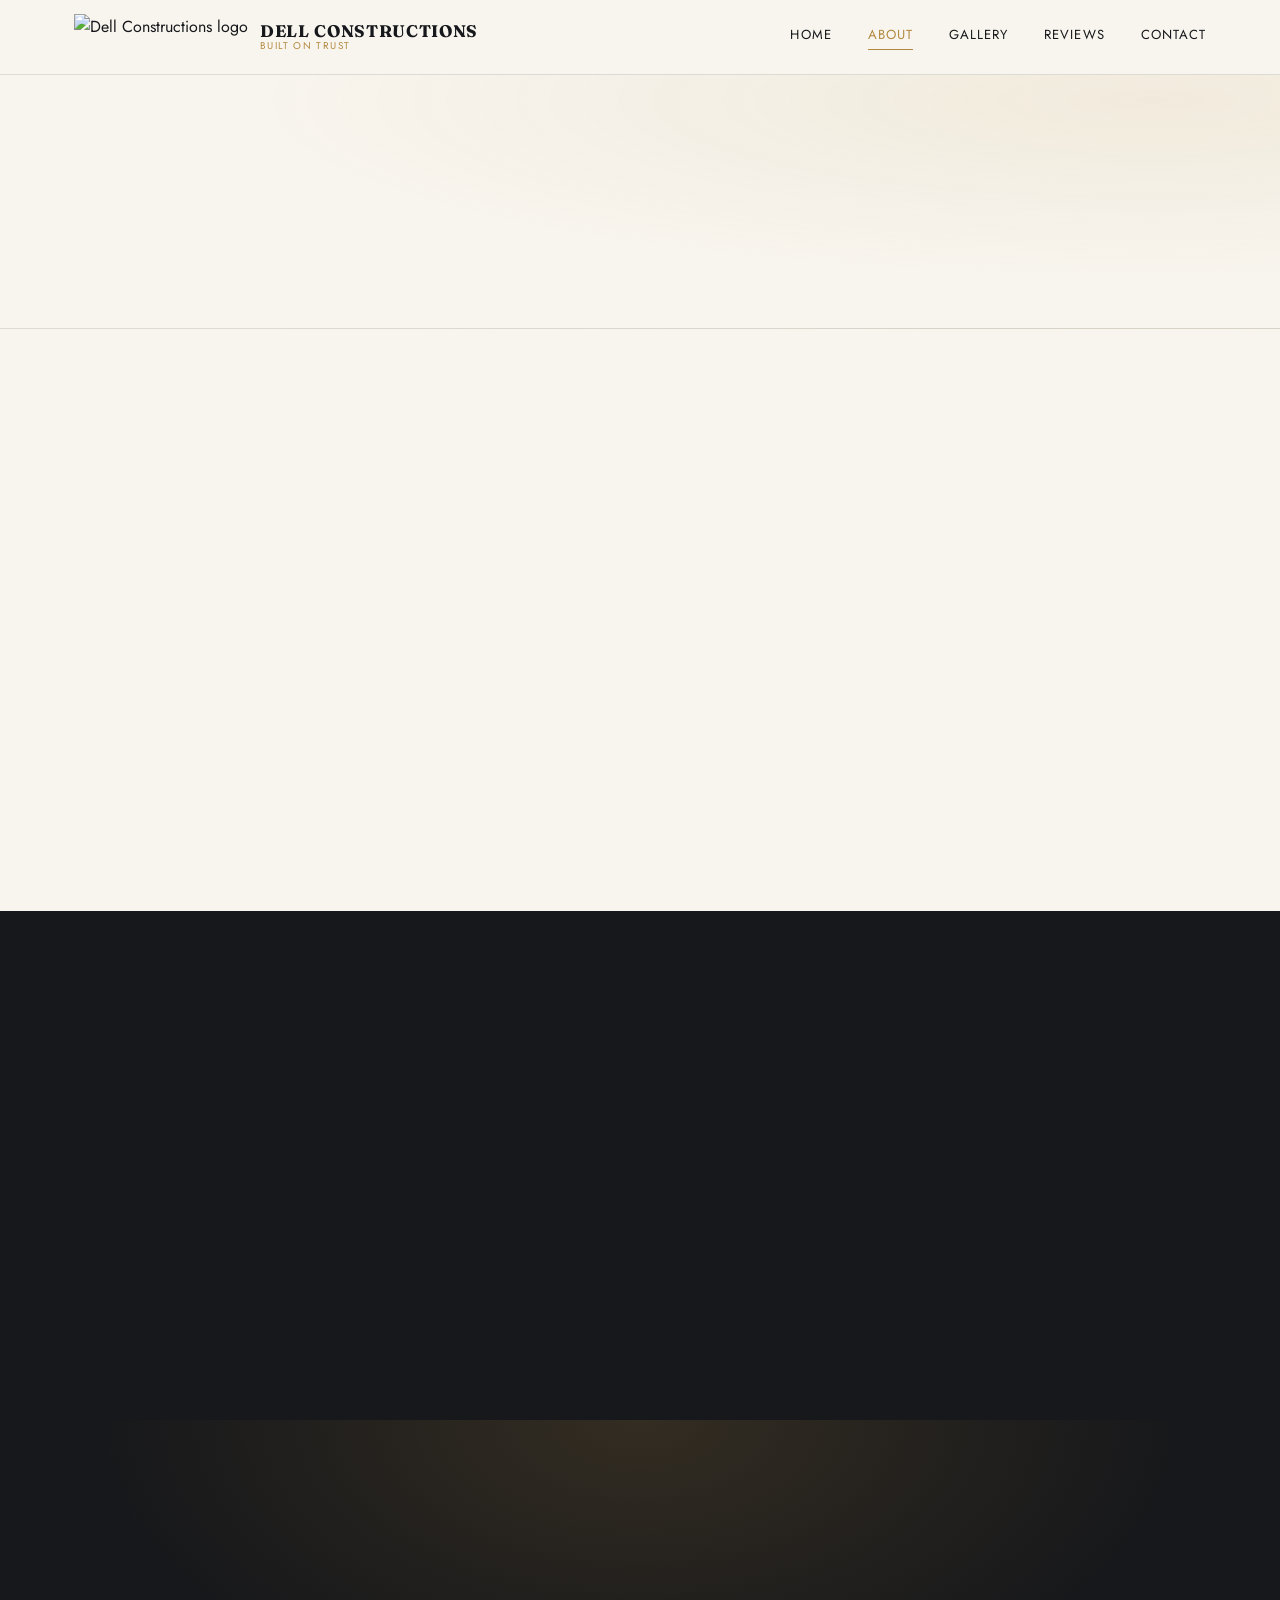
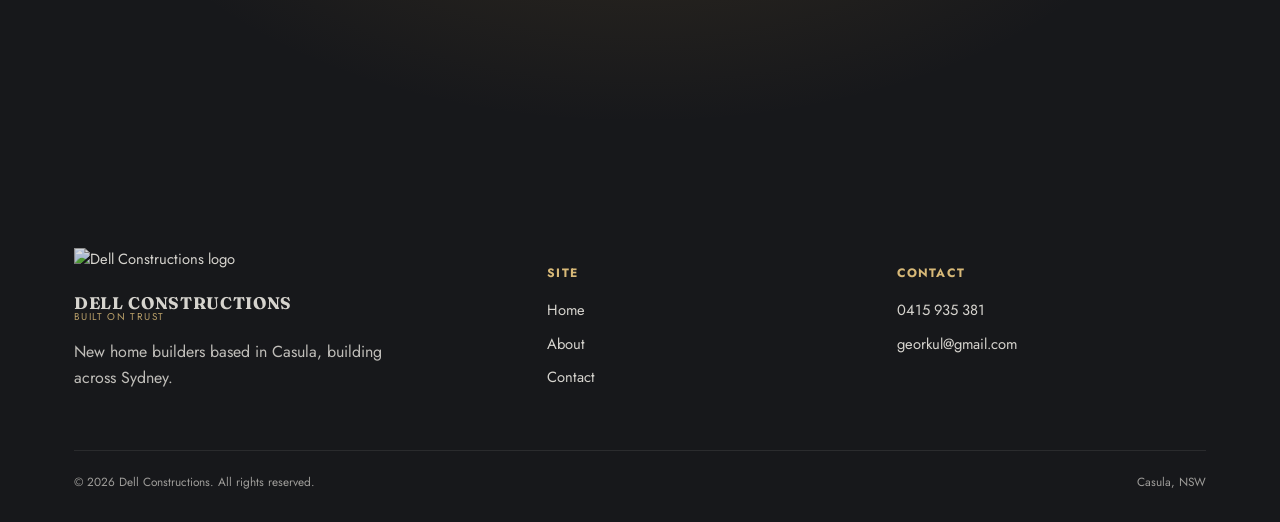
==== about.html @ 7439945b "Add files via upload" ====
<!DOCTYPE html>
<html lang="en">
<head>
<meta charset="UTF-8">
<meta name="viewport" content="width=device-width, initial-scale=1.0">
<title>About | Dell Constructions</title>
<meta name="description" content="Dell Constructions is a new home builder based in Casula, NSW. Learn about our story, values and build process.">
<link rel="icon" href="images/logo.png">
<link rel="preconnect" href="https://fonts.googleapis.com">
<link href="https://fonts.googleapis.com/css2?family=Fraunces:ital,wght@0,400;0,500;0,600;1,500&family=Jost:wght@400;500;600&display=swap" rel="stylesheet">
<link rel="stylesheet" href="style.css">
</head>
<body>

<header class="site-header">
  <div class="container">
    <a href="index.html" class="brand">
      <img src="images/logo.png" alt="Dell Constructions logo">
      <span class="brand-text"><strong>Dell Constructions</strong><span>Built on trust</span></span>
    </a>
    <nav class="main-nav">
      <a href="index.html">Home</a>
      <a href="about.html" class="active">About</a>
      <a href="index.html#gallery">Gallery</a>
      <a href="index.html#reviews">Reviews</a>
      <a href="contact.html">Contact</a>
    </nav>
    <button class="nav-toggle" aria-label="Toggle menu">
      <span></span><span></span><span></span>
    </button>
  </div>
</header>

<section class="page-header">
  <div class="container reveal">
    <p class="eyebrow">About us</p>
    <h1>Built on trust, not shortcuts.</h1>
  </div>
</section>

<section class="about-story">
  <div class="container">
    <div class="reveal">
      <p class="eyebrow">Our story</p>
      <h2>Six years of building it right</h2>
      <p class="lede">Dell Constructions was started with one goal: build homes the way we'd want built for our own family. Six years on, that hasn't changed.</p>
      <p>That means being upfront about cost and timelines, working with tradespeople we trust, and staying involved from the first sketch to the day you get the keys. We only take on new home builds, so every project gets our full attention rather than being one of several types of job running at once.</p>
    </div>
    <div class="reveal reveal-delay-1">
      <p class="eyebrow">What matters to us</p>
      <div class="values-grid">
        <div class="value-card">
          <h3>Straight answers</h3>
          <p>No surprise costs. If something changes, you hear about it from us before it shows up on an invoice.</p>
        </div>
        <div class="value-card">
          <h3>Real quality</h3>
          <p>We build to last, not just to pass inspection. Materials and trades are chosen on quality, not just price.</p>
        </div>
        <div class="value-card">
          <h3>You're kept in the loop</h3>
          <p>Regular updates through the build so you always know exactly where things stand, even when plans change.</p>
        </div>
      </div>
    </div>
  </div>
</section>

<section class="process">
  <div class="container">
    <p class="eyebrow reveal">How a build works</p>
    <h2 class="reveal">Our process</h2>
    <div class="process-steps">
      <div class="process-step reveal">
        <div class="num">01</div>
        <h3>Consult</h3>
        <p>We visit your site, talk through your budget and what you need from the home.</p>
      </div>
      <div class="process-step reveal reveal-delay-1">
        <div class="num">02</div>
        <h3>Design</h3>
        <p>Plans are drawn up and refined with you until they're exactly right, then submitted for approval.</p>
      </div>
      <div class="process-step reveal reveal-delay-2">
        <div class="num">03</div>
        <h3>Build</h3>
        <p>Construction begins, with regular updates so you always know what stage the build is at.</p>
      </div>
      <div class="process-step reveal reveal-delay-3">
        <div class="num">04</div>
        <h3>Handover</h3>
        <p>Final walkthrough, any finishing touches sorted, then the keys are yours.</p>
      </div>
    </div>
  </div>
</section>

<section class="cta-band">
  <div class="container reveal">
    <p class="eyebrow">Ready when you are</p>
    <h2>Have a block and an idea?</h2>
    <a href="contact.html" class="btn-primary">Let's talk</a>
  </div>
</section>

<footer class="site-footer">
  <div class="container">
    <div class="footer-grid">
      <div>
        <a href="index.html" class="brand">
          <img src="images/logo.png" alt="Dell Constructions logo">
          <span class="brand-text"><strong>Dell Constructions</strong><span>Built on trust</span></span>
        </a>
        <p style="margin-top:16px; opacity:0.75; max-width:32ch;">New home builders based in Casula, building across Sydney.</p>
      </div>
      <div>
        <h4>Site</h4>
        <a href="index.html">Home</a>
        <a href="about.html">About</a>
        <a href="contact.html">Contact</a>
      </div>
      <div>
        <h4>Contact</h4>
        <a href="tel:0415935381">0415 935 381</a>
        <a href="mailto:georkul@gmail.com">georkul@gmail.com</a>
      </div>
    </div>
    <div class="footer-bottom">
      <span>© <span id="year"></span> Dell Constructions. All rights reserved.</span>
      <span>Casula, NSW</span>
    </div>
  </div>
</footer>

<script src="script.js"></script>
<script>document.getElementById("year").textContent = new Date().getFullYear();</script>
</body>
</html>
---- style.css ----
/* ============================================================
   DELL CONSTRUCTIONS — STYLESHEET (v2, luxury theme)
   ============================================================ */

:root {
  --ink: #17181b;            /* near-black charcoal, primary text/dark bg */
  --panel: #1f2024;          /* slightly lighter dark, panel sections */
  --cream: #f8f5ee;          /* warm ivory, main background */
  --cream-dim: #efe9db;      /* deeper ivory, alt section bg */
  --gold: #b3893f;           /* primary gold accent */
  --gold-light: #d8b978;     /* lighter gold, hovers/highlights */
  --gold-pale: #eadfc4;      /* faint gold tint for borders/washes */
  --muted: #6f6a5e;          /* secondary text on cream */
  --muted-light: rgba(248,245,238,0.7); /* secondary text on dark */
  --line: rgba(23,24,27,0.12);
  --line-dark: rgba(248,245,238,0.14);

  --font-display: "Fraunces", serif;
  --font-body: "Jost", sans-serif;
}

* { box-sizing: border-box; }
html { scroll-behavior: smooth; }

body {
  margin: 0;
  font-family: var(--font-body);
  background: var(--cream);
  color: var(--ink);
  line-height: 1.6;
  -webkit-font-smoothing: antialiased;
}

img { max-width: 100%; display: block; }
a { color: inherit; }

h1, h2, h3 {
  font-family: var(--font-display);
  font-weight: 600;
  line-height: 1.08;
  margin: 0;
}

h1 { font-size: clamp(2.6rem, 6vw, 4.6rem); font-weight: 500; }
h2 { font-size: clamp(1.9rem, 3.6vw, 2.9rem); font-weight: 500; }
h3 { font-size: clamp(1.2rem, 2vw, 1.5rem); font-weight: 600; }

em { font-style: italic; color: var(--gold); }

p { margin: 0 0 1rem; }

.eyebrow {
  font-family: var(--font-body);
  font-size: 0.76rem;
  font-weight: 500;
  letter-spacing: 0.22em;
  text-transform: uppercase;
  color: var(--gold);
  margin-bottom: 1rem;
  display: inline-flex;
  align-items: center;
  gap: 12px;
}
.eyebrow::before {
  content: "";
  width: 26px;
  height: 1px;
  background: var(--gold);
  display: inline-block;
}

.container {
  max-width: 1180px;
  margin: 0 auto;
  padding: 0 24px;
}

/* ---------- scroll reveal ---------- */
.reveal {
  opacity: 0;
  transform: translateY(26px);
  transition: opacity 0.8s ease, transform 0.8s ease;
}
.reveal.in-view { opacity: 1; transform: translateY(0); }
.reveal-delay-1.in-view { transition-delay: 0.12s; }
.reveal-delay-2.in-view { transition-delay: 0.24s; }
.reveal-delay-3.in-view { transition-delay: 0.36s; }

@media (prefers-reduced-motion: reduce) {
  .reveal { opacity: 1; transform: none; transition: none; }
  html { scroll-behavior: auto; }
}

/* ---------- buttons ---------- */
.btn-primary, .btn-ghost {
  display: inline-flex;
  align-items: center;
  gap: 10px;
  font-family: var(--font-body);
  font-size: 0.82rem;
  font-weight: 500;
  letter-spacing: 0.1em;
  text-transform: uppercase;
  text-decoration: none;
  padding: 16px 30px;
  border-radius: 1px;
  transition: all 0.3s ease;
  position: relative;
}

.btn-primary {
  background: var(--gold);
  color: var(--ink);
  border: 1px solid var(--gold);
}
.btn-primary:hover { background: var(--gold-light); border-color: var(--gold-light); transform: translateY(-2px); }

.btn-ghost {
  background: transparent;
  color: inherit;
  border: 1px solid currentColor;
}
.btn-ghost:hover { background: var(--ink); color: var(--cream); border-color: var(--ink); transform: translateY(-2px); }

/* ============================================================
   HEADER
   ============================================================ */
.site-header {
  position: sticky;
  top: 0;
  z-index: 50;
  background: rgba(248,245,238,0.92);
  backdrop-filter: blur(8px);
  border-bottom: 1px solid var(--line);
}

.site-header .container {
  display: flex;
  align-items: center;
  justify-content: space-between;
  padding-top: 14px;
  padding-bottom: 14px;
}

.brand {
  display: flex;
  align-items: center;
  gap: 12px;
  text-decoration: none;
  color: var(--ink);
}
.brand img { height: 46px; width: auto; }
.brand .brand-text { display: flex; flex-direction: column; line-height: 1.1; }
.brand .brand-text strong {
  font-family: var(--font-display);
  font-size: 1.05rem;
  letter-spacing: 0.04em;
  text-transform: uppercase;
}
.brand .brand-text span {
  font-size: 0.62rem;
  letter-spacing: 0.14em;
  text-transform: uppercase;
  color: var(--gold);
}

.main-nav {
  display: flex;
  align-items: center;
  gap: 36px;
}

.main-nav a {
  font-size: 0.82rem;
  letter-spacing: 0.08em;
  text-transform: uppercase;
  text-decoration: none;
  color: var(--ink);
  padding-bottom: 4px;
  border-bottom: 1px solid transparent;
  transition: border-color 0.25s ease, color 0.25s ease;
}
.main-nav a:hover,
.main-nav a.active { border-bottom-color: var(--gold); color: var(--gold); }

.nav-toggle {
  display: none;
  flex-direction: column;
  gap: 5px;
  background: none;
  border: none;
  cursor: pointer;
  padding: 6px;
}
.nav-toggle span { width: 26px; height: 1px; background: var(--ink); }

@media (max-width: 820px) {
  .main-nav {
    position: absolute;
    top: 100%;
    left: 0;
    right: 0;
    background: var(--cream);
    flex-direction: column;
    align-items: flex-start;
    gap: 0;
    border-bottom: 1px solid var(--line);
    max-height: 0;
    overflow: hidden;
    transition: max-height 0.3s ease;
  }
  .main-nav.open { max-height: 340px; }
  .main-nav a { width: 100%; padding: 16px 24px; border-bottom: 1px solid var(--line); }
  .nav-toggle { display: flex; }
}

/* ============================================================
   HERO
   ============================================================ */
.hero {
  position: relative;
  overflow: hidden;
  padding: 100px 0 80px;
  background:
    radial-gradient(ellipse at 15% 15%, rgba(179,137,63,0.10), transparent 55%),
    radial-gradient(ellipse at 85% 85%, rgba(179,137,63,0.08), transparent 55%),
    var(--cream);
}

.hero .container {
  display: grid;
  grid-template-columns: 1.05fr 0.95fr;
  gap: 50px;
  align-items: center;
}

.hero-sub {
  max-width: 48ch;
  font-size: 1.12rem;
  color: var(--muted);
}

.hero-cta {
  display: flex;
  gap: 18px;
  margin: 30px 0 46px;
  flex-wrap: wrap;
}

.hero-stats {
  display: flex;
  gap: 40px;
  flex-wrap: wrap;
  border-top: 1px solid var(--line);
  padding-top: 28px;
}
.hero-stats .stat strong {
  display: block;
  font-family: var(--font-display);
  font-size: 2.2rem;
  color: var(--ink);
}
.hero-stats .stat small {
  font-size: 0.72rem;
  letter-spacing: 0.1em;
  text-transform: uppercase;
  color: var(--muted);
}

.hero-art { position: relative; }
.hero-art svg { width: 100%; height: auto; }
.hero-art path, .hero-art line {
  fill: none;
  stroke: var(--ink);
  stroke-width: 1.6;
  stroke-linecap: round;
  stroke-linejoin: round;
  stroke-dasharray: 1500;
  stroke-dashoffset: 1500;
  transition: stroke-dashoffset 2.4s ease;
}
.hero-art .gold-line { stroke: var(--gold); stroke-width: 2.2; }
.hero-art.drawn path, .hero-art.drawn line { stroke-dashoffset: 0; }

.hero-art .shine {
  stroke: url(#goldShine);
}

/* ============================================================
   FEATURE (single "what we build" section, image + text)
   ============================================================ */
.feature { padding: 110px 0; background: var(--cream); }
.feature .container {
  display: grid;
  grid-template-columns: 0.95fr 1.05fr;
  gap: 60px;
  align-items: center;
}
.feature-media {
  aspect-ratio: 4/5;
  background: var(--panel);
  overflow: hidden;
  position: relative;
}
.feature-media img { width: 100%; height: 100%; object-fit: cover; }
.feature-media .frame-note {
  position: absolute; inset: 0;
  display: flex; align-items: center; justify-content: center;
  text-align: center; color: var(--muted-light);
  font-size: 0.8rem; letter-spacing: 0.05em; padding: 30px;
}
.feature-media::after {
  content: "";
  position: absolute; inset: 14px;
  border: 1px solid rgba(216,185,120,0.5);
  pointer-events: none;
}

.feature-list {
  list-style: none;
  padding: 0;
  margin: 26px 0 34px;
  display: grid;
  gap: 16px;
}
.feature-list li {
  display: flex;
  align-items: flex-start;
  gap: 14px;
  font-size: 0.98rem;
}
.feature-list .mark {
  color: var(--gold);
  font-family: var(--font-display);
  font-style: italic;
  font-size: 1.1rem;
  line-height: 1.4;
}

@media (max-width: 900px) {
  .feature .container { grid-template-columns: 1fr; }
  .feature-media { order: -1; }
}

/* ============================================================
   BEST PRACTICES
   ============================================================ */
.practices {
  padding: 100px 0;
  background: var(--ink);
  color: var(--cream);
  position: relative;
}
.practices .eyebrow { color: var(--gold-light); }
.practices .eyebrow::before { background: var(--gold-light); }
.practices h2 { color: var(--cream); }
.practices-sub { color: var(--muted-light); max-width: 56ch; margin-top: 16px; }

.practices-grid {
  display: grid;
  grid-template-columns: repeat(4, 1fr);
  gap: 1px;
  background: var(--line-dark);
  margin-top: 50px;
  border: 1px solid var(--line-dark);
}
.practice-card {
  background: var(--ink);
  padding: 38px 28px;
  transition: background 0.35s ease;
}
.practice-card:hover { background: #22242a; }
.practice-card .icon {
  width: 40px; height: 40px;
  color: var(--gold-light);
  margin-bottom: 20px;
}
.practice-card .icon svg { width: 100%; height: 100%; }
.practice-card h3 { color: var(--cream); font-size: 1.1rem; margin-bottom: 10px; }
.practice-card p { color: var(--muted-light); font-size: 0.92rem; margin: 0; }

@media (max-width: 900px) { .practices-grid { grid-template-columns: repeat(2, 1fr); } }
@media (max-width: 560px) { .practices-grid { grid-template-columns: 1fr; } }

/* ============================================================
   GALLERY
   ============================================================ */
.gallery { padding: 110px 0; }
.gallery-head {
  display: flex;
  justify-content: space-between;
  align-items: flex-end;
  flex-wrap: wrap;
  gap: 20px;
  margin-bottom: 46px;
}

.gallery-grid {
  display: grid;
  grid-template-columns: repeat(3, 1fr);
  gap: 22px;
}
.gallery-item {
  aspect-ratio: 4/3;
  overflow: hidden;
  position: relative;
  background: var(--cream-dim);
  border: 1px solid var(--line);
}
.gallery-item img {
  width: 100%; height: 100%; object-fit: cover;
  transition: transform 0.6s ease;
}
.gallery-item:hover img { transform: scale(1.06); }
.gallery-item .caption {
  position: absolute; left: 0; right: 0; bottom: 0;
  background: linear-gradient(transparent, rgba(23,24,27,0.82));
  color: var(--cream);
  font-size: 0.8rem; letter-spacing: 0.03em;
  padding: 30px 16px 12px;
}
.gallery-placeholder {
  width: 100%; height: 100%;
  display: flex; align-items: center; justify-content: center;
  text-align: center; font-size: 0.78rem; color: var(--muted);
  padding: 16px; letter-spacing: 0.02em;
}

@media (max-width: 900px) { .gallery-grid { grid-template-columns: repeat(2, 1fr); } }
@media (max-width: 560px) { .gallery-grid { grid-template-columns: 1fr; } }

/* ============================================================
   REVIEWS
   ============================================================ */
.reviews { padding: 100px 0; background: var(--cream-dim); }

.reviews-grid {
  display: grid;
  grid-template-columns: repeat(3, 1fr);
  gap: 26px;
  margin-top: 40px;
}
.review-card {
  background: var(--cream);
  border: 1px solid var(--line);
  padding: 32px 28px;
  position: relative;
}
.review-card .quote-mark {
  font-family: var(--font-display);
  font-style: italic;
  font-size: 2.6rem;
  color: var(--gold-pale);
  line-height: 1;
  display: block;
  margin-bottom: 6px;
}
.review-card .stars { color: var(--gold); letter-spacing: 2px; margin-bottom: 14px; font-size: 0.9rem; }
.review-card p.text { font-size: 0.95rem; color: var(--ink); }
.review-card .reviewer {
  font-size: 0.78rem;
  text-transform: uppercase;
  letter-spacing: 0.08em;
  color: var(--muted);
  margin-top: 16px;
}

@media (max-width: 900px) { .reviews-grid { grid-template-columns: 1fr; } }

/* ============================================================
   LOCATION
   ============================================================ */
.location { padding: 100px 0; }
.location .container {
  display: grid;
  grid-template-columns: 0.9fr 1.1fr;
  gap: 50px;
  align-items: center;
}
.location-detail { margin-bottom: 20px; }
.location-detail .label {
  font-size: 0.74rem; letter-spacing: 0.1em; text-transform: uppercase;
  color: var(--gold); margin-bottom: 6px;
}
.map-embed {
  border: 1px solid var(--line);
  filter: grayscale(20%) contrast(1.02);
}
.map-embed iframe { width: 100%; height: 380px; border: 0; display: block; }

@media (max-width: 900px) { .location .container { grid-template-columns: 1fr; } }

/* ============================================================
   CTA BAND
   ============================================================ */
.cta-band {
  background: var(--ink);
  color: var(--cream);
  padding: 90px 0;
  text-align: center;
  position: relative;
  overflow: hidden;
}
.cta-band::before {
  content: "";
  position: absolute; inset: 0;
  background: radial-gradient(ellipse at 50% 0%, rgba(179,137,63,0.18), transparent 60%);
}
.cta-band .container { position: relative; }
.cta-band .eyebrow { color: var(--gold-light); }
.cta-band .eyebrow::before { background: var(--gold-light); }
.cta-band h2 { color: var(--cream); margin-bottom: 30px; }

/* ============================================================
   ABOUT PAGE
   ============================================================ */
.page-header {
  padding: 80px 0 50px;
  border-bottom: 1px solid var(--line);
  background:
    radial-gradient(ellipse at 90% 10%, rgba(179,137,63,0.10), transparent 55%),
    var(--cream);
}

.about-story { padding: 90px 0; }
.about-story .container { display: grid; grid-template-columns: 1fr 1fr; gap: 60px; }
@media (max-width: 850px) { .about-story .container { grid-template-columns: 1fr; } }
.about-story .lede { font-size: 1.1rem; color: var(--muted); }

.values-grid {
  display: grid;
  grid-template-columns: 1fr;
  gap: 24px;
  margin-top: 8px;
}
.value-card {
  border-left: 2px solid var(--gold);
  padding: 4px 0 4px 22px;
}

.process { padding: 100px 0; background: var(--ink); color: var(--cream); }
.process .eyebrow { color: var(--gold-light); }
.process .eyebrow::before { background: var(--gold-light); }
.process h2 { color: var(--cream); }
.process-steps {
  display: grid;
  grid-template-columns: repeat(4, 1fr);
  gap: 30px;
  margin-top: 50px;
}
@media (max-width: 900px) { .process-steps { grid-template-columns: 1fr 1fr; } }
@media (max-width: 560px) { .process-steps { grid-template-columns: 1fr; } }
.process-step .num {
  font-family: var(--font-display);
  font-style: italic;
  color: var(--gold-light);
  font-size: 1.6rem;
  margin-bottom: 12px;
}
.process-step h3 { color: var(--cream); }
.process-step p { color: var(--muted-light); font-size: 0.92rem; }

/* ============================================================
   CONTACT PAGE
   ============================================================ */
.contact-section { padding: 90px 0; }
.contact-grid { display: grid; grid-template-columns: 1fr 1fr; gap: 60px; }
@media (max-width: 850px) { .contact-grid { grid-template-columns: 1fr; } }

.contact-details .detail {
  margin-bottom: 26px;
  padding-bottom: 26px;
  border-bottom: 1px solid var(--line);
}
.contact-details .detail:last-child { border-bottom: none; }
.contact-details .detail .label {
  font-size: 0.74rem; text-transform: uppercase; letter-spacing: 0.1em;
  color: var(--gold); margin-bottom: 6px;
}

form.contact-form { display: flex; flex-direction: column; gap: 18px; }
.contact-form label {
  font-size: 0.74rem; text-transform: uppercase; letter-spacing: 0.08em;
  margin-bottom: 6px; display: block; color: var(--muted);
}
.contact-form input,
.contact-form select,
.contact-form textarea {
  width: 100%;
  padding: 13px 14px;
  border: 1px solid var(--ink);
  background: var(--cream);
  font-family: var(--font-body);
  font-size: 0.95rem;
  color: var(--ink);
  border-radius: 0;
}
.contact-form input:focus,
.contact-form select:focus,
.contact-form textarea:focus {
  outline: 2px solid var(--gold);
  outline-offset: 1px;
}
.contact-form textarea { min-height: 130px; resize: vertical; }
.contact-form button { align-self: flex-start; cursor: pointer; }
.form-note { font-size: 0.78rem; color: var(--muted); margin-top: 4px; }

/* ============================================================
   FOOTER
   ============================================================ */
.site-footer { background: var(--ink); color: var(--cream); padding: 70px 0 30px; }
.footer-grid { display: grid; grid-template-columns: 1.4fr 1fr 1fr; gap: 40px; margin-bottom: 44px; }
@media (max-width: 700px) { .footer-grid { grid-template-columns: 1fr; } }

.site-footer .brand { color: var(--cream); }
.site-footer .brand .brand-text span { color: var(--gold-light); }
.footer-grid h4 {
  font-size: 0.76rem; text-transform: uppercase; letter-spacing: 0.1em;
  color: var(--gold-light); margin-bottom: 16px;
}
.footer-grid a {
  display: block; text-decoration: none; color: var(--cream);
  opacity: 0.85; margin-bottom: 10px; font-size: 0.92rem;
}
.footer-grid a:hover { opacity: 1; color: var(--gold-light); }

.footer-bottom {
  border-top: 1px solid var(--line-dark);
  padding-top: 22px;
  font-size: 0.74rem;
  opacity: 0.6;
  display: flex; justify-content: space-between; flex-wrap: wrap; gap: 10px;
}
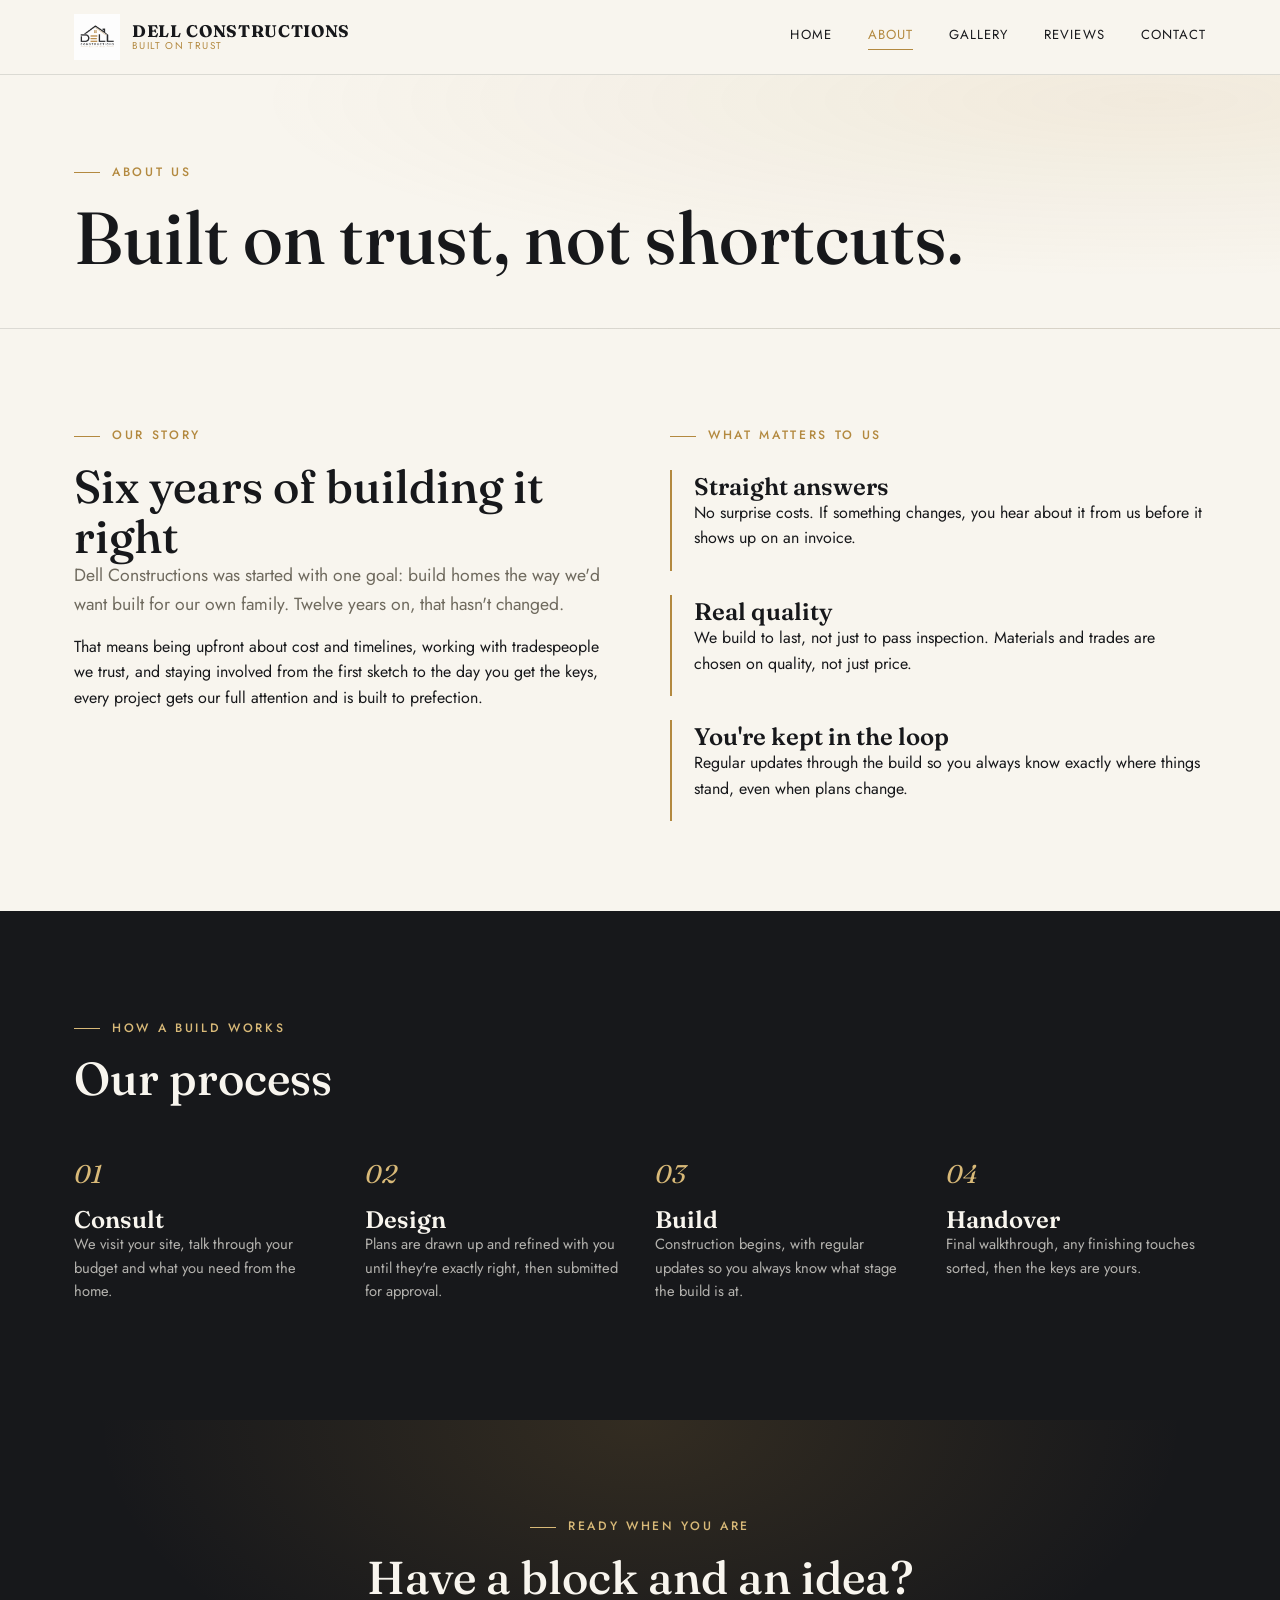
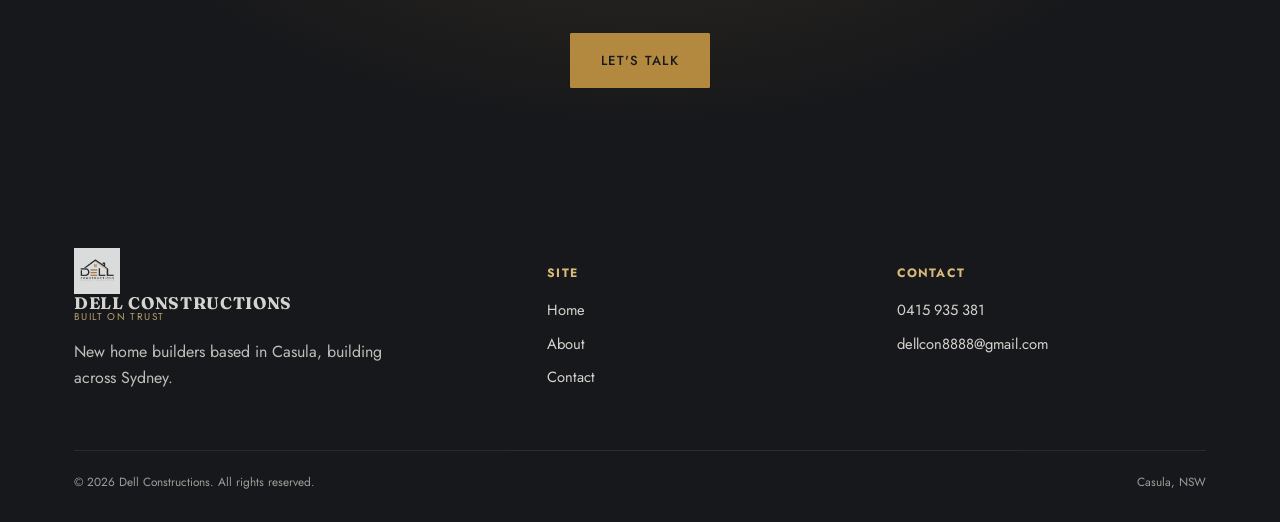
==== commit 2d84f9df: "Update about.html" ====
--- a/about.html
+++ b/about.html
@@ -43,8 +43,8 @@
     <div class="reveal">
       <p class="eyebrow">Our story</p>
       <h2>Six years of building it right</h2>
-      <p class="lede">Dell Constructions was started with one goal: build homes the way we'd want built for our own family. Six years on, that hasn't changed.</p>
-      <p>That means being upfront about cost and timelines, working with tradespeople we trust, and staying involved from the first sketch to the day you get the keys. We only take on new home builds, so every project gets our full attention rather than being one of several types of job running at once.</p>
+      <p class="lede">Dell Constructions was started with one goal: build homes the way we'd want built for our own family. Twelve years on, that hasn't changed.</p>
+      <p>That means being upfront about cost and timelines, working with tradespeople we trust, and staying involved from the first sketch to the day you get the keys, every project gets our full attention and is built to prefection.</p>
     </div>
     <div class="reveal reveal-delay-1">
       <p class="eyebrow">What matters to us</p>
@@ -122,7 +122,7 @@
       <div>
         <h4>Contact</h4>
         <a href="tel:0415935381">0415 935 381</a>
-        <a href="mailto:georkul@gmail.com">georkul@gmail.com</a>
+        <a href="mailto:georkul@gmail.com">dellcon8888@gmail.com</a>
       </div>
     </div>
     <div class="footer-bottom">
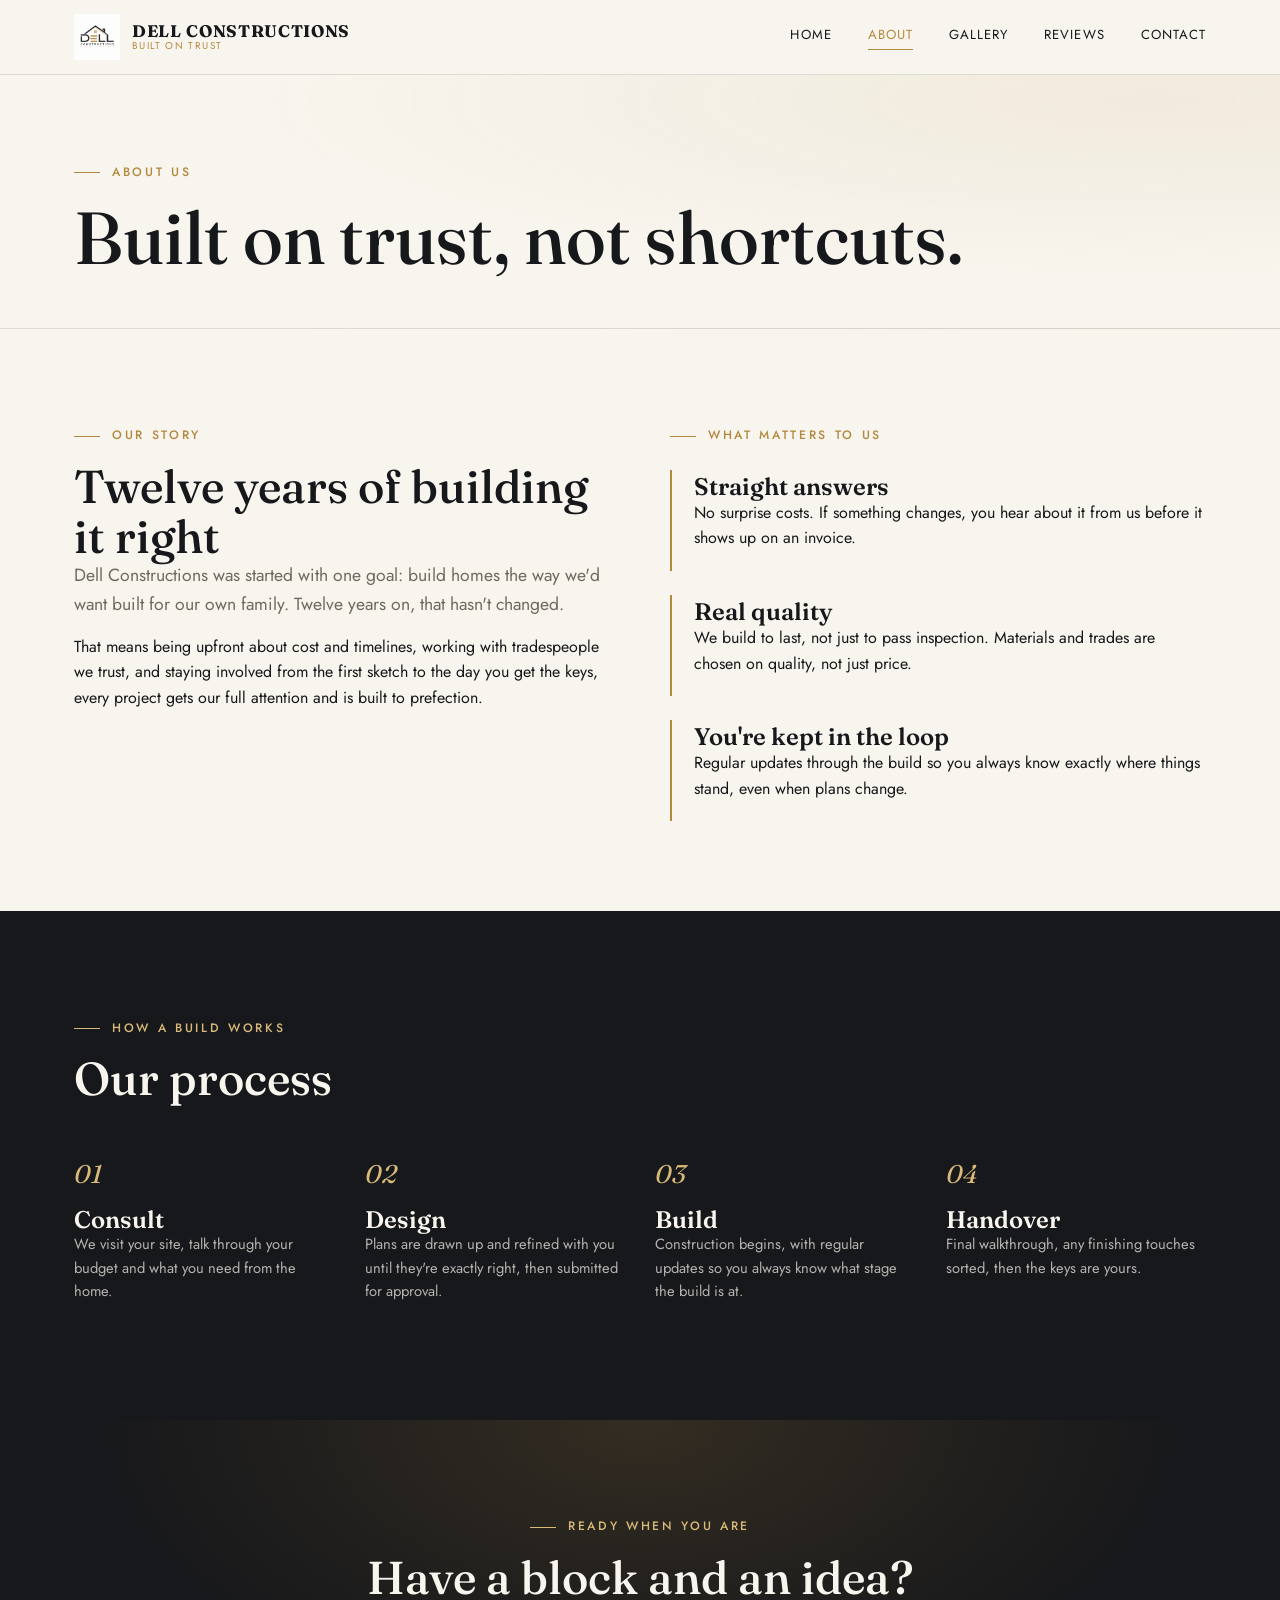
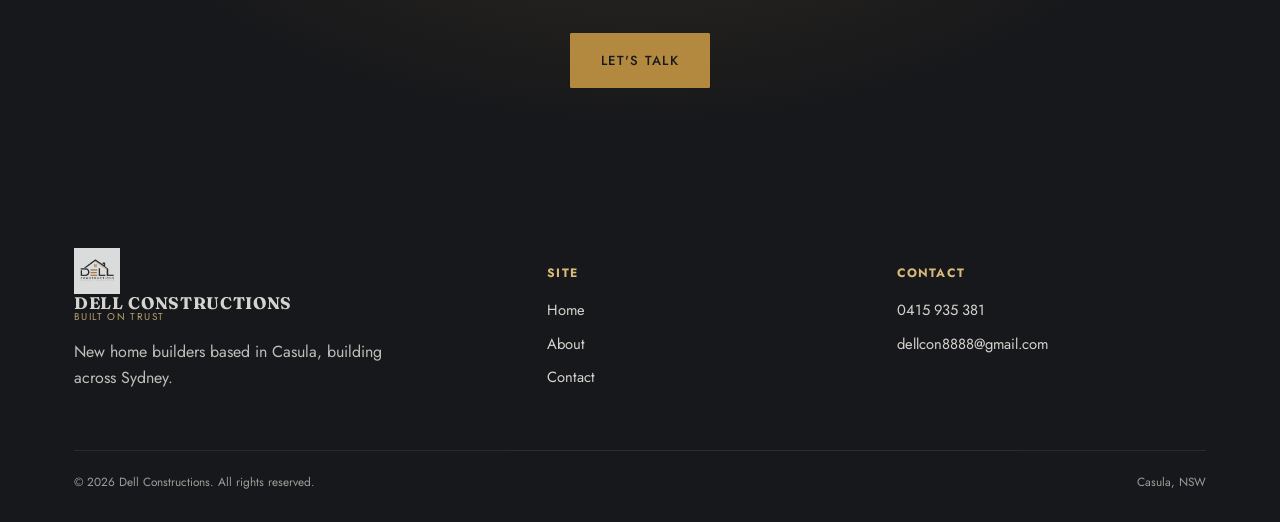
==== commit 40684d15: "Update about.html" ====
--- a/about.html
+++ b/about.html
@@ -42,7 +42,7 @@
   <div class="container">
     <div class="reveal">
       <p class="eyebrow">Our story</p>
-      <h2>Six years of building it right</h2>
+      <h2>Twelve years of building it right</h2>
       <p class="lede">Dell Constructions was started with one goal: build homes the way we'd want built for our own family. Twelve years on, that hasn't changed.</p>
       <p>That means being upfront about cost and timelines, working with tradespeople we trust, and staying involved from the first sketch to the day you get the keys, every project gets our full attention and is built to prefection.</p>
     </div>
